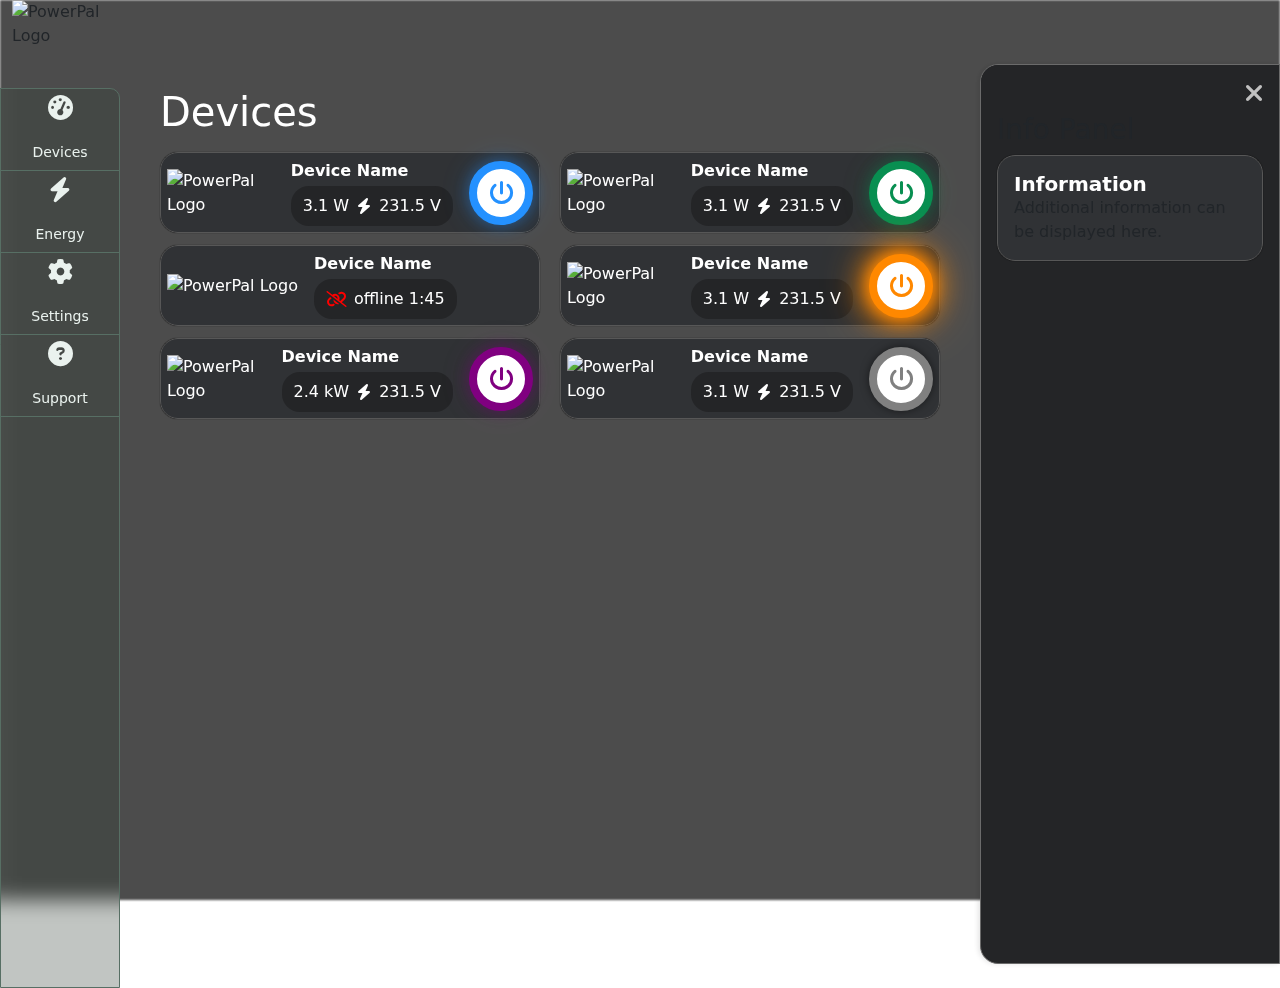
==== indexV2.html @ 299d21f6 "init no scroll su mobile" ====
<!DOCTYPE html>
<html lang="en">

<head>
    <meta charset="UTF-8">
    <meta name="viewport" content="width=device-width, initial-scale=1.0">
    <title>Bootstrap Layout</title>
    <!-- Bootstrap 5.3 CSS -->
    <link rel="stylesheet" href="https://cdnjs.cloudflare.com/ajax/libs/font-awesome/6.4.2/css/all.min.css">
    <link href="https://cdn.jsdelivr.net/npm/bootstrap@5.3.0/dist/css/bootstrap.min.css" rel="stylesheet">

    <script src="https://code.jquery.com/jquery-3.7.1.min.js"
        integrity="sha256-/JqT3SQfawRcv/BIHPThkBvs0OEvtFFmqPF/lYI/Cxo=" crossorigin="anonymous"></script>

    <style>
        :root {
            /* Configure panel widths here */
            --panel-width-desktop: 300px;
            /* Panel width on desktop */
            --panel-overlay-percentage: 100%;
            /* How much panel covers on mobile (in %) */
            --panel-animation-speed: 0.3s;
            /* Panel slide animation speed */

            --color-primary: #088f51;
            --color-green-light: #576f64;
            --color-green-faint: #eaf2ee;
            --color-3: #088f51;
            --radius-small: 8px;
            --background-image-overlay: rgba(0, 0, 0, .7);
            --background-image-overlay-blur: rgba(51, 62, 54, 0.3);


        }

        .background-image {
            position: fixed;
            top: 0;
            left: 0;
            width: 100%;
            height: 100%;
            background-image: url("https://ds.seisho.us/img/wind-turbine-in-sea.jpg");
            background-size: cover;
            background-position: center;
            background-repeat: no-repeat;
            z-index: -1;
            filter: blur(1px);

            &::after {
                content: "";
                position: absolute;
                top: 0;
                left: 0;
                width: 100%;
                height: 100%;
                background-color: var(--background-image-overlay);
            }
        }

        #right-panel {
            background-color: #242527;
            border-style: solid;
            border-color: rgb(107, 107, 107);
            border-width: 1px;
        }

        /* Custom styles */
        @media (min-width: 1024px) {
            /* ... other desktop styles ... */

            /* Use grid layout for desktop */
            .container-fluid>.row {
                display: grid;
                grid-template-columns: 120px 1fr var(--panel-width-desktop);
                gap: 1rem;
            }

            #sidebar {
                height: 100vh;
                position: sticky;
                top: 0;
                grid-column: 1;
            }

            main {
                grid-column: 2;
                padding-right: 1rem !important;
                /* Reset any previous padding */
            }

            #right-panel {
                height: 100vh;
                position: sticky;
                top: 0;
                grid-column: 3;
                width: var(--panel-width-desktop);
                min-width: var(--panel-width-desktop);
                box-shadow: -2px 0 5px rgba(0, 0, 0, 0.1);
                transform: none;
                transition: none;
                border-top-left-radius: 18px;
                border-bottom-left-radius: 18px;
            }

            #bottom-nav {
                display: none;
                /* Hide bottom nav in desktop mode */
            }
        }


        @media (max-width: 1023.98px) {
            #sidebar {
                display: none;
            }

            #bottom-nav {
                position: fixed;
                bottom: 0;
                width: 100%;
                z-index: 900;
                display: block;
                /* Ensure it's visible in mobile mode */
            }

            #bottom-nav .nav-container {
                border-top-right-radius: 10px;
                border-top-left-radius: 10px;
                width: 100%;
                padding: 0;
            }

            #bottom-nav .nav-link {
                height: 60px;
                color: var(--color-green-faint) !important;
                font-size: 14px;
                border-left: 0.7px solid var(--color-green-light);
                display: flex;
                flex-direction: column;
                justify-content: center;
                align-items: center;
                text-align: center;
                padding: 8px 0;
            }

            /* Chrome-only style */
            @supports (-webkit-font-smoothing: antialiased) {
                #bottom-nav .nav-link {
                    padding: 10px 0 2px 0; /* Even more top padding for Chrome */
                    line-height: 0.6;
                }
            }

            #bottom-nav .nav-link i {
                line-height: 1;
            }

            #bottom-nav .nav-link:first-child {
                border-left: none;
            }

            body {
                padding-bottom: 60px;
                /* Space for bottom nav */
            }

            #right-panel {
                position: fixed;
                top: 0;
                right: 0;
                margin-top: 30px;
                ;
                bottom: 60px;
                /* Account for bottom nav */
                max-width: (var(--panel-width-desktop));
                width: var(--panel-width-desktop);
                transform: translateX(100%);
                transition: transform var(--panel-animation-speed) ease-in-out;
                z-index: 999;
                border-top-left-radius: 18px;
                border-bottom-left-radius: 18px;
            }

            #right-panel.show {
                transform: translateX(0);
            }

            .cards-grid {
                grid-template-columns: 1fr;
            }

            /* Make main content area scrollable */
            main {
                height: calc(100vh - 100px); /* Adjust based on your header/nav heights */
                overflow-y: auto;
                padding-bottom: 80px;
                /* Hide scrollbar for Chrome, Safari and Opera */
                &::-webkit-scrollbar {
                    display: none;
                }
                /* Hide scrollbar for IE, Edge and Firefox */
                -ms-overflow-style: none;
                scrollbar-width: none;
            }

            .logo-container {
                position: fixed;
                top: 0;
                left: 0;
                width: 100%;
                z-index: 900;
                padding: 1rem;
                background-color: var(--background-image-overlay-blur);
                -webkit-backdrop-filter: blur(10px);
                backdrop-filter: blur(10px);
            }

            /* Adjust main content position to account for fixed header */
            main {
                margin-top: 70px; /* Adjust based on your header height */
            }
        }

        #sidebar {
            border-top-right-radius: 10px;
            border: 0.7px solid var(--color-green-light);
            background-color: var(--background-image-overlay-blur);
            -webkit-backdrop-filter: blur(10px);
            backdrop-filter: blur(10px);
            margin-top: 1.5rem;
        }

        .nav-container a:first-child {
            border-top-right-radius: 10px;
        }

        .nav-container a {

            height: 82px;
            color: var(--color-green-faint) !important;
            font-size: 14px;
            cursor: pointer;
            border-bottom: 0.7px solid var(--color-green-light);
            border-left: 0px;
            display: flex;
            flex-direction: column;
            justify-content: center;
            align-items: center;
            text-align: center;
        }

        /* Card container styles */
        .cards-grid {
            display: grid;
            grid-template-columns: repeat(auto-fit, minmax(350px, 1fr));
            gap: 0.75rem;
        }



        .card-container {
            width: 100%;
            max-width: 450px;
            margin: 0 auto;
        }

        /* Update card hover effect for new structure */
        .card {
            cursor: pointer;
            transition: transform 0.2s;
            background-color: #303235;
            /* Dark grey background */
            border-radius: 18px;

            border: solid;
            border-width: 0.7px;
            box-shadow: 0px 0px 1px black;
            border-color: #575757;
        }

        .card-body2 {
            flex: 1 1 auto;
            padding: 6px;
            color: white;
            /* White text for all content */
        }

        .metric {
            background-color: #242527;
            padding: 8px 12px;
            border-radius: 18px;
            display: inline-flex;
            align-items: center;
            gap: 8px;
            width: fit-content;
            white-space: nowrap;
            font-size: 16px;
            margin-top: -5px;
        }

        /* Ensure device name is white */
        .card-title {
            color: white;
            margin-bottom: 0;
            font-weight: 600;
        }

        /* Optional: adjust icon colors in metric to be more visible */
        .metric i.fa-bolt {
            color: #ffffff;
        }

        .card:hover {
            transform: scale(1.02);
        }

        /* Close button for panel */
        .panel-close {
            position: absolute;
            top: 10px;
            right: 10px;
            cursor: pointer;
            padding: 5px;
        }

        /* Optional: Add backdrop when panel is shown on mobile */
        .panel-backdrop {
            display: none;
            position: fixed;
            top: 0;
            left: 0;
            right: 0;
            bottom: 0;
            background: rgba(0, 0, 0, 0.5);
            z-index: 998;
            opacity: 0;
            transition: opacity var(--panel-animation-speed) ease-in-out;
        }

        @media (max-width: 767.98px) {
            .panel-backdrop.show {
                display: block;
                opacity: 1;
            }
        }

        .no-gutter {
            --bs-gutter-x: 0 !important;
            margin-left: 0 !important;
            margin-right: 0 !important;
            padding-left: 0 !important;
            padding-right: 0 !important;
        }

        .p12 {
            font-size: 12px;
        }

        .p18 {
            font-size: 18px;
        }

        .p25 {
            font-size: 25px;
        }

        .sectionTitle {
            color: white;
        }

        .green-icon {
            color: #088f51 !important;
        }

        .red-icon {
            color: red;
        }

        .power-button {
            width: 64px;
            height: 64px;
            border-radius: 50%;
            background-color: white;
            border: 8px solid #2491ff;
            display: flex;
            align-items: center;
            justify-content: center;
            cursor: pointer;
            padding: 0;
            box-shadow: 0 0px 8px rgba(0, 0, 0, 0.5);
            transition: box-shadow 0.2s ease-in-out;
        }

        .blue-border {
            border: 8px solid #2491ff;
            box-shadow: 0 0 15px rgba(36, 145, 255, 0.4),
                0 0 30px rgba(36, 145, 255, 0.2);
            /* Double shadow for stronger effect */
        }

        .blue-icon {
            color: #2491ff !important;
        }

        .green-border {
            border: 8px solid #088f51;
            box-shadow: 0 0 15px rgba(8, 143, 81, 0.4),
                0 0 30px rgba(8, 143, 81, 0.2);
            /* Double shadow for stronger effect */
        }

        .orange-border {
            border: 8px solid #ff8800;
            box-shadow: 0 0 15px rgb(255, 136, 0),
                0 0 30px rgb(255, 136, 0),
                0 0 45px rgb(255, 136, 0);
            /* Triple shadow for intense neon effect */
        }


        .orange-icon {
            color: #ff8800 !important;
        }


        .grey-border {
            border: 8px solid #808080;
        }

        .violet-border {
            border: 8px solid #800080;
            box-shadow: 0 0 15px rgba(128, 0, 128, 0.4),
                0 0 30px rgba(128, 0, 128, 0.2);
            /* Double shadow for stronger effect */
        }

        .violet-icon {
            color: #800080 !important;
        }

        .grey-icon {
            color: #808080 !important;
        }

        .power-button i {
            font-size: 24px;
        }

        .device-card {
            display: grid;
            grid-template-columns: auto 1fr auto;
            gap: 1rem;
            align-items: center;
        }

        .device-image img {
            height: 100%;
            width: auto;
            max-height: 60px;
        }

        .device-info {
            display: flex;
            flex-direction: column;
            gap: 0.5rem;
        }

        .right {
            justify-self: end;
        }

        /* Prevent body scrolling */
        body {
            margin: 0;
            padding: 0;
            height: 100vh;
            overflow: hidden;
            position: fixed;
            width: 100%;
        }
    </style>
</head>

<body>
    <div class="background-image"></div>
    <!-- Add backdrop div -->
    <div class="panel-backdrop"></div>

    <div class="container-fluid">
        <div class="row">
            <div class="logo-container">
                <img src="https://ds.seisho.us/svg/powerPal_header.svg" alt="PowerPal Logo" height="40">
            </div>
            <!-- Sidebar for desktop -->
            <div id="sidebar" class="no-gutter nav-container" style="max-width: 120px;">
                <a class="nav-link active" href="#"> <i class="p25 fa-solid fa-tachometer-alt-fast"></i><br>Devices</a>

                <a class="nav-link" href="#"> <i class="p25 fa-solid fa-bolt"></i><br>Energy</a>

                <a class="nav-link" href="#"> <i class="p25 fa-solid fa-gear"></i><br>Settings</a>

                <a class="nav-link" href="#"> <i class="p25 fa-solid fa-circle-question"></i><br>Support</a>
            </div>

            <!-- Main content area -->
            <main class="col p-4">
                <h1 class="sectionTitle mb-4">Devices</h1>
                <div class="row g-2 cards-grid">
                    <div class="col-12 col-md card-container">
                        <div class="card" id="card-1">
                            <div class="card-body2 device-card">
                                <div class="device-image">
                                    <img src="https://ds.seisho.us/img/smartPlug.png" alt="PowerPal Logo">
                                </div>
                                <div class="device-info">
                                    <span class="card-title">Device Name</span>
                                    <div class="metric">
                                        3.1 W <i class="fa-solid fa-bolt"></i> 231.5 V
                                    </div>
                                </div>
                                <div class="right">
                                    <button class="power-button blue-border">
                                        <i class="fa fa-power-off blue-icon"></i>
                                    </button>
                                </div>
                            </div>
                        </div>
                    </div>

                    <div class="col-12 col-md card-container">
                        <div class="card" id="card-2">
                            <div class="card-body2 device-card">
                                <div class="device-image">
                                    <img src="https://ds.seisho.us/img/smartPlug.png" alt="PowerPal Logo">
                                </div>
                                <div class="device-info">
                                    <span class="card-title">Device Name</span>
                                    <div class="metric">
                                        3.1 W <i class="fa-solid fa-bolt"></i> 231.5 V
                                    </div>
                                </div>
                                <div class="right">
                                    <button class="power-button green-border">
                                        <i class="fa fa-power-off green-icon"></i>
                                    </button>
                                </div>
                            </div>
                        </div>
                    </div>
                    <div class="col-12 col-md card-container">
                        <div class="card" id="card-3">
                            <div class="card-body2 device-card">
                                <div class="device-image">
                                    <img src="https://ds.seisho.us/img/smartPlug.png" alt="PowerPal Logo">
                                </div>
                                <div class="device-info">
                                    <span class="card-title">Device Name</span>
                                    <div class="metric">
                                        <i class="fa-solid fa-link-slash red-icon"></i> offline 1:45
                                    </div>
                                </div>
                            </div>
                        </div>
                    </div>

                    <div class="col-12 col-md card-container">
                        <div class="card" id="card-6">
                            <div class="card-body2 device-card">
                                <div class="device-image">
                                    <img src="https://ds.seisho.us/img/smartPlug.png" alt="PowerPal Logo">
                                </div>
                                <div class="device-info">
                                    <span class="card-title">Device Name</span>
                                    <div class="metric">
                                        3.1 W <i class="fa-solid fa-bolt"></i> 231.5 V
                                    </div>
                                </div>
                                <div class="right">
                                    <button class="power-button orange-border">
                                        <i class="fa fa-power-off orange-icon"></i>
                                    </button>
                                </div>
                            </div>
                        </div>
                    </div>


                    <div class="col-12 col-md card-container">
                        <div class="card" id="card-5">
                            <div class="card-body2 device-card">
                                <div class="device-image">
                                    <img src="https://ds.seisho.us/img/smartPlug.png" alt="PowerPal Logo">
                                </div>
                                <div class="device-info">
                                    <span class="card-title">Device Name</span>
                                    <div class="metric">
                                        2.4 kW <i class="fa-solid fa-bolt"></i> 231.5 V
                                    </div>
                                </div>
                                <div class="right">
                                    <button class="power-button violet-border">
                                        <i class="fa fa-power-off violet-icon"></i>
                                    </button>
                                </div>
                            </div>
                        </div>
                    </div>

                    <div class="col-12 col-md card-container">
                        <div class="card" id="card-4">
                            <div class="card-body2 device-card">
                                <div class="device-image">
                                    <img src="https://ds.seisho.us/img/smartPlug.png" alt="PowerPal Logo">
                                </div>
                                <div class="device-info">
                                    <span class="card-title">Device Name</span>
                                    <div class="metric">
                                        3.1 W <i class="fa-solid fa-bolt"></i> 231.5 V
                                    </div>
                                </div>
                                <div class="right">
                                    <button class="power-button grey-border">
                                        <i class="fa fa-power-off grey-icon"></i>
                                    </button>
                                </div>
                            </div>
                        </div>
                    </div>


                </div>
                <!-- Add your main content here -->
            </main>

            <!-- Right info panel -->
            <div id="right-panel" class="col-md-3 col-lg-2 p-0">
                <div style="height: 32px; background-color: #242527; position: relative; border-top-left-radius: 18px;">
                    <button type="button" class="panel-close" aria-label="Close"
                        style="font-size: 26px; position: absolute; right: 10px; top: 5px; background: none; border: none; color: silver;">
                        <i class="fa-solid fa-times"></i>
                    </button>
                </div>
                <div class="p-3">
                    <h3>Info Panel</h3>
                    <div class="card mb-3">
                        <div class="card-body">
                            <h5 class="card-title">Information</h5>
                            <p class="card-text">Additional information can be displayed here.</p>
                        </div>
                    </div>
                </div>
            </div>
        </div>
    </div>

    <!-- Bottom navigation for mobile -->
    <nav id="bottom-nav" class="navbar navbar-expand navbar-light" style="margin-bottom: 0; padding-bottom: 0; position: fixed; bottom: 0; left: 50%; transform: translateX(-50%); width: 95%;">
        <div class="container-fluid justify-content-around nav-container" style="background-color: var(--background-image-overlay-blur); -webkit-backdrop-filter: blur(10px); backdrop-filter: blur(10px); border: 0.7px solid var(--color-green-light); margin-bottom: 0; border-top-right-radius: 10px; border-top-left-radius: 10px;">
            <a class="nav-link active" style="width: 25%;"><i class="p25 fa-solid fa-tachometer-alt-fast"></i><br>Devices</a>
            <a class="nav-link" style="width: 25%;"><i class="p25 fa-solid fa-bolt"></i><br>Energy</a>
            <a class="nav-link" style="width: 25%;"><i class="p25 fa-solid fa-gear"></i><br>Settings</a>
            <a class="nav-link" style="width: 25%;"><i class="p25 fa-solid fa-circle-question"></i><br>Support</a>
        </div>
    </nav>

    <!-- Bootstrap Icons -->
    <link rel="stylesheet" href="https://cdn.jsdelivr.net/npm/bootstrap-icons@1.10.0/font/bootstrap-icons.css">
    <!-- Bootstrap 5.3 JS Bundle with Popper -->
    <script src="https://cdn.jsdelivr.net/npm/bootstrap@5.3.0/dist/js/bootstrap.bundle.min.js"></script>

    <script>
        document.addEventListener('DOMContentLoaded', function () {
            const card = document.getElementById('card-1');
            const rightPanel = document.getElementById('right-panel');
            const mainContent = document.querySelector('main');
            const closeButton = document.querySelector('.panel-close');

            function togglePanel() {
                rightPanel.classList.toggle('show');
                if (window.innerWidth >= 768) {
                    mainContent.classList.toggle('panel-visible');
                }
            }

            card.addEventListener('click', togglePanel);
            closeButton.addEventListener('click', togglePanel);

            // Close panel when clicking outside (optional)
            document.addEventListener('click', function (event) {
                const isClickInside = rightPanel.contains(event.target) || card.contains(event.target);
                if (!isClickInside && rightPanel.classList.contains('show')) {
                    togglePanel();
                }
            });

            // Add power button functionality
            const powerButtons = document.querySelectorAll('.power-button');

            powerButtons.forEach(button => {
                button.addEventListener('click', function (e) {
                    e.stopPropagation(); // Prevent card click event

                    const icon = button.querySelector('i');

                    if (button.classList.contains('green-border')) {
                        // Change from green to grey
                        button.classList.remove('green-border');
                        button.classList.add('grey-border');
                        icon.classList.remove('green-icon');
                        icon.classList.add('grey-icon');
                    } else if (button.classList.contains('blue-border')) {
                        button.classList.remove('blue-border');
                        button.classList.add('grey-border');
                        icon.classList.remove('blue-icon');
                        icon.classList.add('grey-icon');
                    } else if (button.classList.contains('violet-border')) {
                        button.classList.remove('violet-border');
                        button.classList.add('grey-border');
                        icon.classList.remove('violet-icon');
                        icon.classList.add('grey-icon');
                    } else if (button.classList.contains('grey-border')) {
                        button.classList.remove('grey-border');
                        icon.classList.remove('grey-icon');
                        button.classList.add('blue-border');
                        icon.classList.add('blue-icon');
                    } else {
                        button.classList.add('grey-border');
                        icon.classList.add('grey-icon');
                    }
                });
            });
        });
    </script>
</body>

</html>
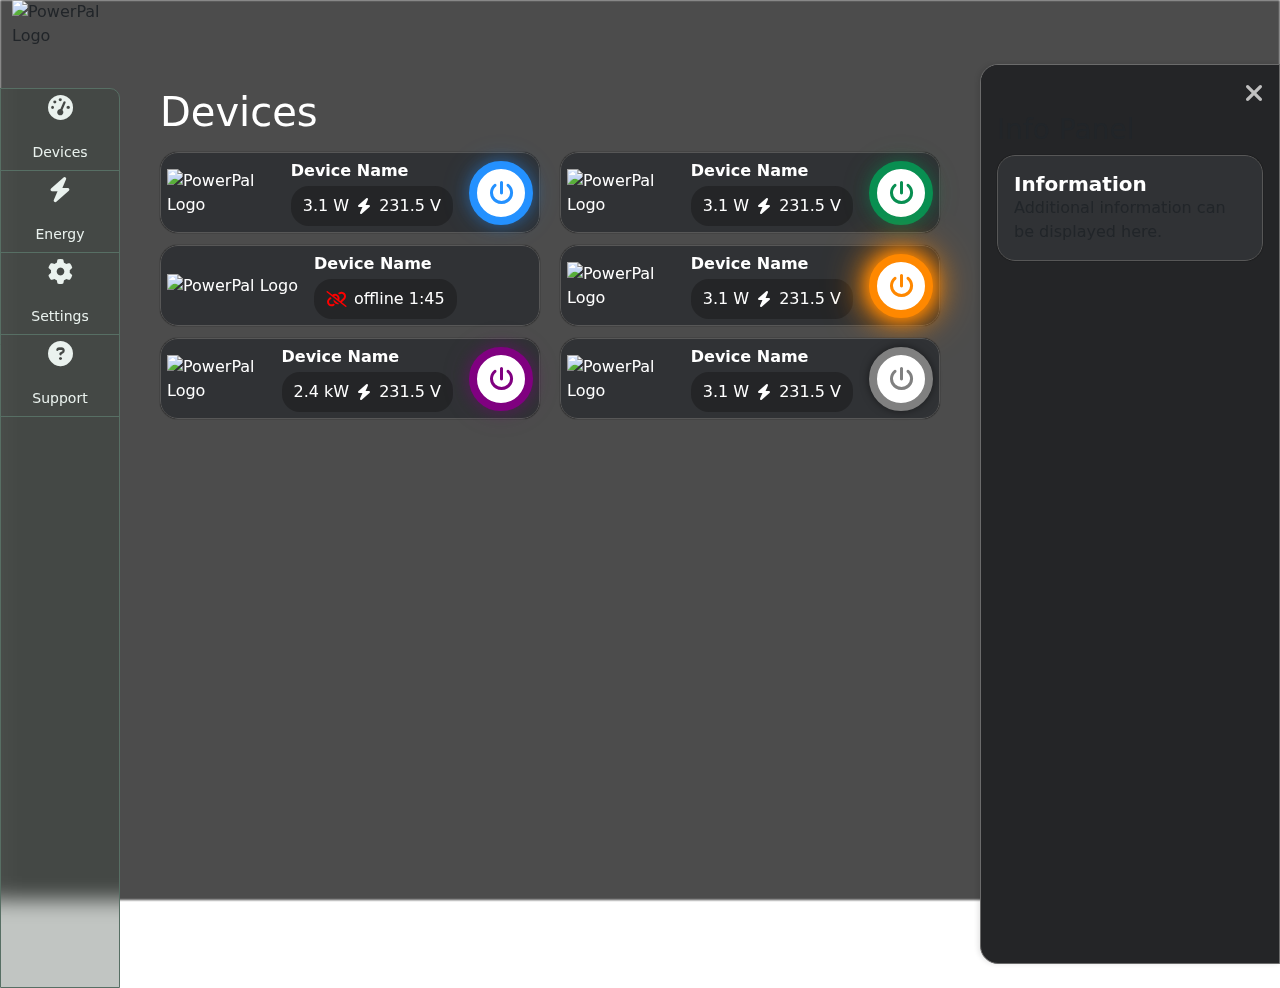
==== commit 425340ca: "fix bottom  mobile" ====
--- a/indexV2.html
+++ b/indexV2.html
@@ -110,6 +110,17 @@
 
 
         @media (max-width: 1023.98px) {
+            /* Fix viewport height issues on mobile Chrome */
+            body {
+                margin: 0;
+                padding: 0;
+                height: 100%;
+                min-height: -webkit-fill-available;
+                overflow: hidden;
+                position: fixed;
+                width: 100%;
+            }
+
             #sidebar {
                 display: none;
             }
@@ -117,10 +128,16 @@
             #bottom-nav {
                 position: fixed;
                 bottom: 0;
-                width: 100%;
+                left: 50%;
+                transform: translateX(-50%);
+                width: 95%;
                 z-index: 900;
                 display: block;
-                /* Ensure it's visible in mobile mode */
+                margin: 0;
+                padding: 0;
+                /* Add these properties to ensure it stays at bottom */
+                height: max-content;
+                min-height: max-content;
             }
 
             #bottom-nav .nav-container {
@@ -159,9 +176,12 @@
                 border-left: none;
             }
 
-            body {
-                padding-bottom: 60px;
-                /* Space for bottom nav */
+            main {
+                height: calc(100vh - 100px);
+                /* Add fallback for mobile Chrome */
+                height: calc(100dvh - 100px);
+                overflow-y: auto;
+                padding-bottom: 80px;
             }
 
             #right-panel {
@@ -188,37 +208,6 @@
             .cards-grid {
                 grid-template-columns: 1fr;
             }
-
-            /* Make main content area scrollable */
-            main {
-                height: calc(100vh - 100px); /* Adjust based on your header/nav heights */
-                overflow-y: auto;
-                padding-bottom: 80px;
-                /* Hide scrollbar for Chrome, Safari and Opera */
-                &::-webkit-scrollbar {
-                    display: none;
-                }
-                /* Hide scrollbar for IE, Edge and Firefox */
-                -ms-overflow-style: none;
-                scrollbar-width: none;
-            }
-
-            .logo-container {
-                position: fixed;
-                top: 0;
-                left: 0;
-                width: 100%;
-                z-index: 900;
-                padding: 1rem;
-                background-color: var(--background-image-overlay-blur);
-                -webkit-backdrop-filter: blur(10px);
-                backdrop-filter: blur(10px);
-            }
-
-            /* Adjust main content position to account for fixed header */
-            main {
-                margin-top: 70px; /* Adjust based on your header height */
-            }
         }
 
         #sidebar {
@@ -467,16 +456,6 @@
 
         .right {
             justify-self: end;
-        }
-
-        /* Prevent body scrolling */
-        body {
-            margin: 0;
-            padding: 0;
-            height: 100vh;
-            overflow: hidden;
-            position: fixed;
-            width: 100%;
         }
     </style>
 </head>
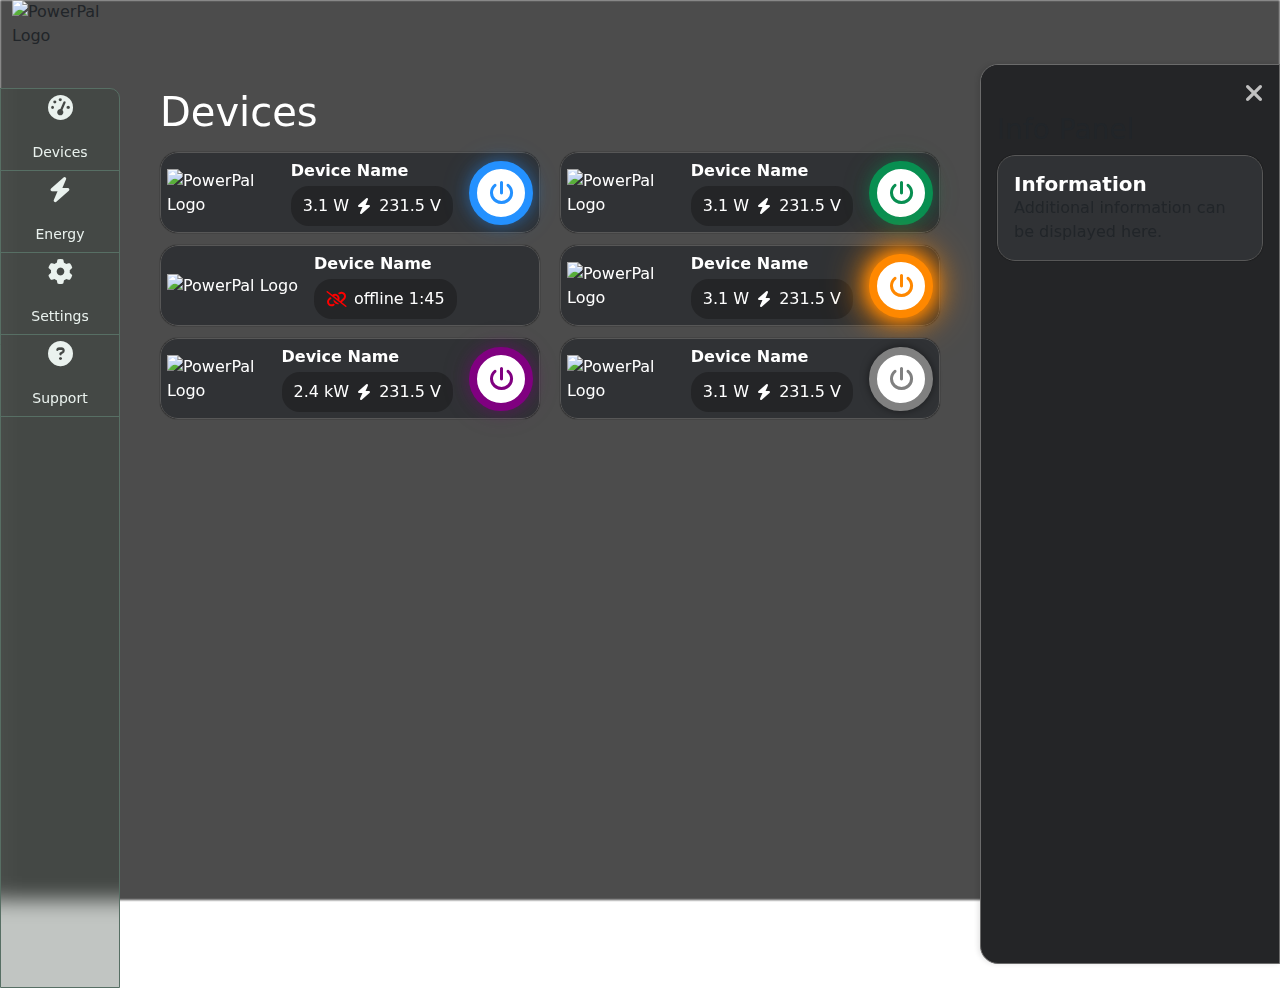
==== commit b1047ccf: "no scroll on mobile" ====
--- a/indexV2.html
+++ b/indexV2.html
@@ -108,17 +108,39 @@
             }
         }
 
+        /* Add/modify these styles */
+        html, body {
+            margin: 0;
+            padding: 0;
+            width: 100%;
+            overflow-x: hidden;
+            position: fixed;
+        }
 
         @media (max-width: 1023.98px) {
-            /* Fix viewport height issues on mobile Chrome */
-            body {
+            .container-fluid {
+                padding: 0;
+                max-width: 100%;
+                overflow-x: hidden;
+            }
+
+            main {
+                overflow-x: hidden;
+                width: 100%;
+                padding-left: 1rem;
+                padding-right: 1rem;
+            }
+
+            .cards-grid {
+                width: 100%;
                 margin: 0;
                 padding: 0;
-                height: 100%;
-                min-height: -webkit-fill-available;
-                overflow: hidden;
-                position: fixed;
+            }
+
+            .card-container {
                 width: 100%;
+                max-width: 100%;
+                padding: 0;
             }
 
             #sidebar {
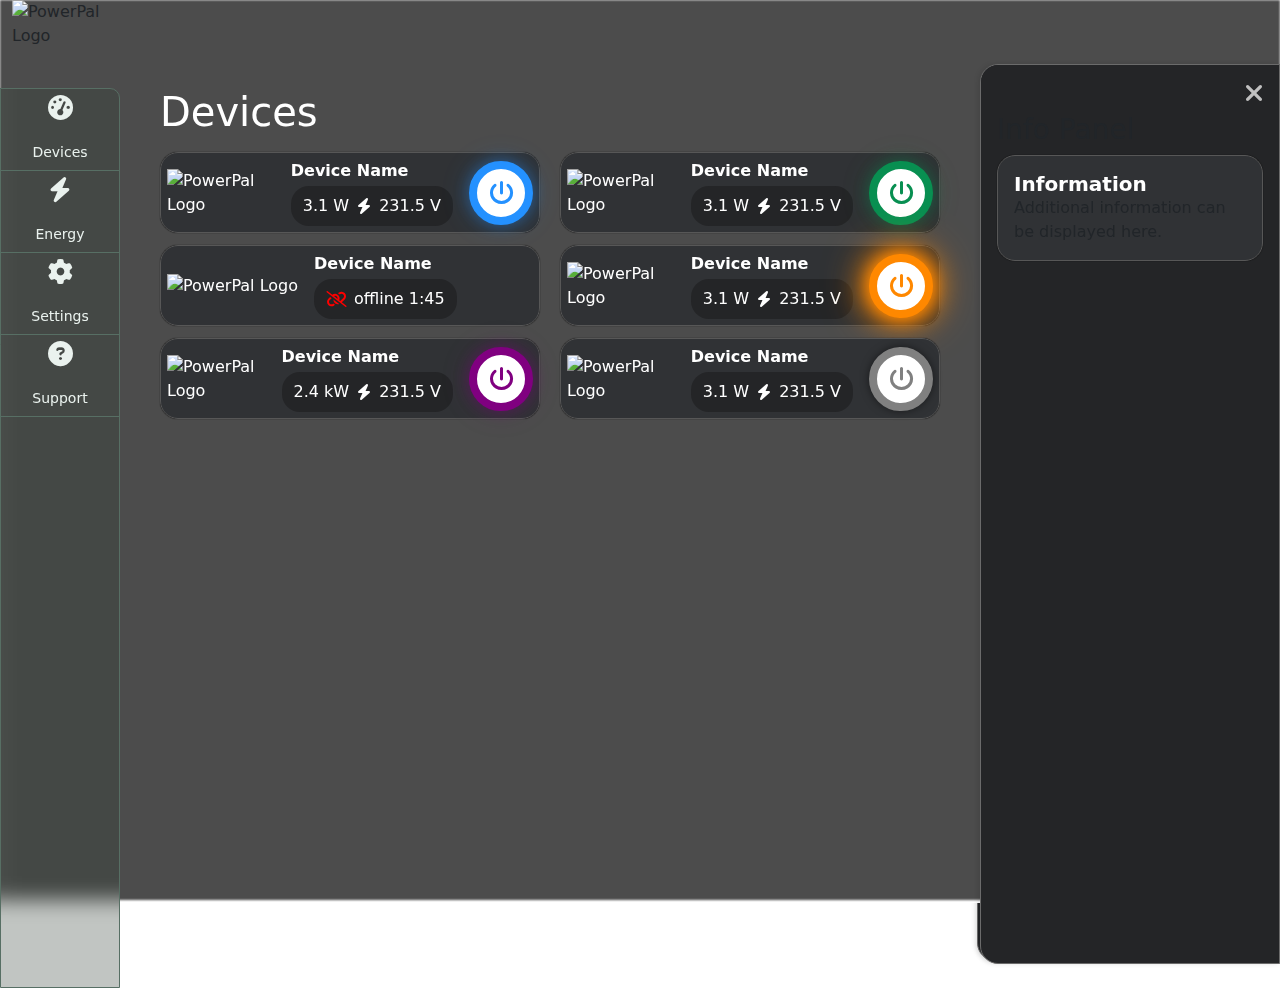
==== commit bbc8c612: "centrato" ====
--- a/indexV2.html
+++ b/indexV2.html
@@ -118,29 +118,46 @@
         }
 
         @media (max-width: 1023.98px) {
-            .container-fluid {
-                padding: 0;
-                max-width: 100%;
-                overflow-x: hidden;
-            }
-
+            /* Mobile styles */
+            .cards-grid {
+                display: flex !important; /* Override any other display settings */
+                flex-direction: column !important;
+                align-items: center !important;
+                width: 100% !important;
+                margin: 0 !important;
+                padding: 0 !important;
+            }
+
+            .card-container {
+                width: 97% !important;
+                max-width: 436px !important;
+                margin: 0.375rem auto !important; /* Use auto for horizontal margins */
+                padding: 0 !important;
+                display: flex !important;
+                justify-content: center !important;
+            }
+
+            .card {
+                width: 100% !important;
+                transform: scale(0.97);
+                transform-origin: center;
+            }
+
+            /* Remove any Bootstrap column classes that might interfere */
+            .col-12, .col-md {
+                padding: 0 !important;
+                margin: 0 !important;
+                width: 100% !important;
+            }
+
+            /* Reset main padding */
             main {
-                overflow-x: hidden;
-                width: 100%;
-                padding-left: 1rem;
-                padding-right: 1rem;
-            }
-
-            .cards-grid {
-                width: 100%;
-                margin: 0;
-                padding: 0;
-            }
-
-            .card-container {
-                width: 100%;
-                max-width: 100%;
-                padding: 0;
+                padding: 0 !important;
+            }
+
+            /* Add padding only to title */
+            .sectionTitle {
+                padding: 1rem !important;
             }
 
             #sidebar {
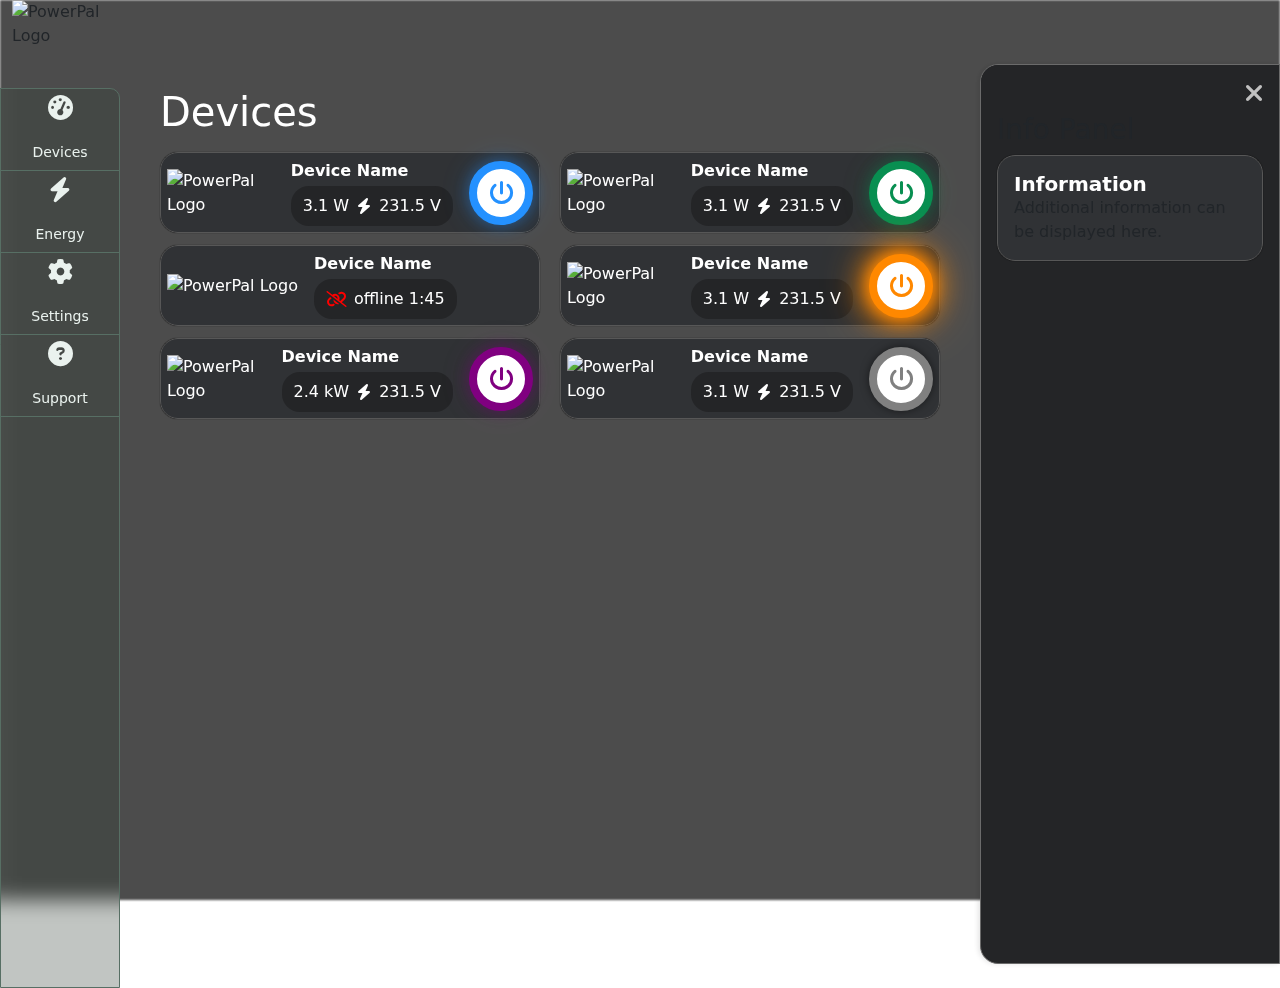
==== commit 44157bab: "tweak" ====
--- a/indexV2.html
+++ b/indexV2.html
@@ -108,58 +108,8 @@
             }
         }
 
-        /* Add/modify these styles */
-        html, body {
-            margin: 0;
-            padding: 0;
-            width: 100%;
-            overflow-x: hidden;
-            position: fixed;
-        }
 
         @media (max-width: 1023.98px) {
-            /* Mobile styles */
-            .cards-grid {
-                display: flex !important; /* Override any other display settings */
-                flex-direction: column !important;
-                align-items: center !important;
-                width: 100% !important;
-                margin: 0 !important;
-                padding: 0 !important;
-            }
-
-            .card-container {
-                width: 97% !important;
-                max-width: 436px !important;
-                margin: 0.375rem auto !important; /* Use auto for horizontal margins */
-                padding: 0 !important;
-                display: flex !important;
-                justify-content: center !important;
-            }
-
-            .card {
-                width: 100% !important;
-                transform: scale(0.97);
-                transform-origin: center;
-            }
-
-            /* Remove any Bootstrap column classes that might interfere */
-            .col-12, .col-md {
-                padding: 0 !important;
-                margin: 0 !important;
-                width: 100% !important;
-            }
-
-            /* Reset main padding */
-            main {
-                padding: 0 !important;
-            }
-
-            /* Add padding only to title */
-            .sectionTitle {
-                padding: 1rem !important;
-            }
-
             #sidebar {
                 display: none;
             }
@@ -167,16 +117,10 @@
             #bottom-nav {
                 position: fixed;
                 bottom: 0;
-                left: 50%;
-                transform: translateX(-50%);
-                width: 95%;
+                width: 100%;
                 z-index: 900;
                 display: block;
-                margin: 0;
-                padding: 0;
-                /* Add these properties to ensure it stays at bottom */
-                height: max-content;
-                min-height: max-content;
+                /* Ensure it's visible in mobile mode */
             }
 
             #bottom-nav .nav-container {
@@ -215,12 +159,9 @@
                 border-left: none;
             }
 
-            main {
-                height: calc(100vh - 100px);
-                /* Add fallback for mobile Chrome */
-                height: calc(100dvh - 100px);
-                overflow-y: auto;
-                padding-bottom: 80px;
+            body {
+                padding-bottom: 60px;
+                /* Space for bottom nav */
             }
 
             #right-panel {
@@ -247,6 +188,37 @@
             .cards-grid {
                 grid-template-columns: 1fr;
             }
+
+            /* Make main content area scrollable */
+            main {
+                height: calc(100vh - 100px); /* Adjust based on your header/nav heights */
+                overflow-y: auto;
+                padding-bottom: 80px;
+                /* Hide scrollbar for Chrome, Safari and Opera */
+                &::-webkit-scrollbar {
+                    display: none;
+                }
+                /* Hide scrollbar for IE, Edge and Firefox */
+                -ms-overflow-style: none;
+                scrollbar-width: none;
+            }
+
+            .logo-container {
+                position: fixed;
+                top: 0;
+                left: 0;
+                width: 100%;
+                z-index: 900;
+                padding: 1rem;
+                background-color: var(--background-image-overlay-blur);
+                -webkit-backdrop-filter: blur(10px);
+                backdrop-filter: blur(10px);
+            }
+
+            /* Adjust main content position to account for fixed header */
+            main {
+                margin-top: 70px; /* Adjust based on your header height */
+            }
         }
 
         #sidebar {
@@ -496,6 +468,16 @@
         .right {
             justify-self: end;
         }
+
+        /* Prevent body scrolling */
+        body {
+            margin: 0;
+            padding: 0;
+            height: 100vh;
+            overflow: hidden;
+            position: fixed;
+            width: 100%;
+        }
     </style>
 </head>
 
@@ -525,8 +507,8 @@
                 <h1 class="sectionTitle mb-4">Devices</h1>
                 <div class="row g-2 cards-grid">
                     <div class="col-12 col-md card-container">
-                        <div class="card" id="card-1">
-                            <div class="card-body2 device-card">
+                        <div class="card">
+                            <div class="card-body2 device-card" device="AC1518D6640C" channel="33">
                                 <div class="device-image">
                                     <img src="https://ds.seisho.us/img/smartPlug.png" alt="PowerPal Logo">
                                 </div>
@@ -537,7 +519,7 @@
                                     </div>
                                 </div>
                                 <div class="right">
-                                    <button class="power-button blue-border">
+                                    <button class="power-button blue-border" device="AC1518D6640C" channel="33">
                                         <i class="fa fa-power-off blue-icon"></i>
                                     </button>
                                 </div>
@@ -546,8 +528,8 @@
                     </div>
 
                     <div class="col-12 col-md card-container">
-                        <div class="card" id="card-2">
-                            <div class="card-body2 device-card">
+                        <div class="card">
+                            <div class="card-body2 device-card" device="AC1518D6640C" channel="25" >
                                 <div class="device-image">
                                     <img src="https://ds.seisho.us/img/smartPlug.png" alt="PowerPal Logo">
                                 </div>
@@ -558,7 +540,7 @@
                                     </div>
                                 </div>
                                 <div class="right">
-                                    <button class="power-button green-border">
+                                    <button class="power-button green-border" device="AC1518D6640C" channel="25">
                                         <i class="fa fa-power-off green-icon"></i>
                                     </button>
                                 </div>
@@ -566,8 +548,8 @@
                         </div>
                     </div>
                     <div class="col-12 col-md card-container">
-                        <div class="card" id="card-3">
-                            <div class="card-body2 device-card">
+                        <div class="card">
+                            <div class="card-body2 device-card" device="AC1518D6640C" channel="00">
                                 <div class="device-image">
                                     <img src="https://ds.seisho.us/img/smartPlug.png" alt="PowerPal Logo">
                                 </div>
@@ -582,8 +564,8 @@
                     </div>
 
                     <div class="col-12 col-md card-container">
-                        <div class="card" id="card-6">
-                            <div class="card-body2 device-card">
+                        <div class="card">
+                            <div class="card-body2 device-card" device="AC1518D6640C" channel="26">
                                 <div class="device-image">
                                     <img src="https://ds.seisho.us/img/smartPlug.png" alt="PowerPal Logo">
                                 </div>
@@ -594,7 +576,7 @@
                                     </div>
                                 </div>
                                 <div class="right">
-                                    <button class="power-button orange-border">
+                                    <button class="power-button orange-border" device="AC1518D6640C" channel="26">
                                         <i class="fa fa-power-off orange-icon"></i>
                                     </button>
                                 </div>
@@ -604,7 +586,7 @@
 
 
                     <div class="col-12 col-md card-container">
-                        <div class="card" id="card-5">
+                        <div class="card" id="device-5">
                             <div class="card-body2 device-card">
                                 <div class="device-image">
                                     <img src="https://ds.seisho.us/img/smartPlug.png" alt="PowerPal Logo">
@@ -625,7 +607,7 @@
                     </div>
 
                     <div class="col-12 col-md card-container">
-                        <div class="card" id="card-4">
+                        <div class="card" id="device-4">
                             <div class="card-body2 device-card">
                                 <div class="device-image">
                                     <img src="https://ds.seisho.us/img/smartPlug.png" alt="PowerPal Logo">
@@ -688,20 +670,96 @@
 
     <script>
         document.addEventListener('DOMContentLoaded', function () {
-            const card = document.getElementById('card-1');
+            
             const rightPanel = document.getElementById('right-panel');
             const mainContent = document.querySelector('main');
             const closeButton = document.querySelector('.panel-close');
-
-            function togglePanel() {
+            closeButton.addEventListener('click', togglePanel);
+
+            function togglePanel(deviceId, channel) {
                 rightPanel.classList.toggle('show');
                 if (window.innerWidth >= 768) {
                     mainContent.classList.toggle('panel-visible');
                 }
-            }
-
-            card.addEventListener('click', togglePanel);
-            closeButton.addEventListener('click', togglePanel);
+                updateRightPanelInfo(deviceId, channel);
+            }
+
+            function updateRightPanelInfo(deviceId, channel) {
+                // Check if deviceId and channel are provided
+                if (deviceId && channel) {
+                    // Make an AJAX GET request to fetch device information
+                    fetch(`//127.0.0.1/ui/info.php?deviceId=${deviceId}&channel=${channel}&info=1`)
+                        .then(response => {
+                            if (!response.ok) {
+                                throw new Error('Network response was not ok');
+                            }
+                            return response.json();
+                        })
+                        .then(data => {
+                            console.log('Device info received:', data);
+                            // Here you can update the right panel with the received data
+                            // For example, update device name, status, and other information
+                        })
+                        .catch(error => {
+                            console.error('Error fetching device info:', error);
+                        });
+                } else {
+                    console.log('No device ID or channel provided for info panel');
+                }
+            }
+            // Get all device cards
+            const deviceCards = document.querySelectorAll('.device-card');
+            
+            // Add click event listener to each device card
+            deviceCards.forEach(card => {
+                card.addEventListener('click', function() {
+                    // Get the parent card element to access device and channel attributes
+                    const parentCard = this.closest('.card');
+                    const deviceId = parentCard.getAttribute('device');
+                    const channel = parentCard.getAttribute('channel');
+                    
+                    // Log the device info when clicked
+                    console.log('Device card clicked:', deviceId, channel);
+                    
+                    // Toggle the panel
+                    togglePanel(deviceId, channel);
+                    
+                    // You can use deviceId and channel to update the right panel content if needed
+                    // For example: updateRightPanelInfo(deviceId, channel);
+                });
+            });
+            
+            function turnOnOff(deviceId, channel, state) {
+                // Check if deviceId and channel are provided
+                if (!deviceId || !channel) {
+                    console.error('Device ID or channel missing for power control');
+                    return;
+                }
+                
+                // Make an AJAX request to control the device
+                fetch(`//127.0.0.1/ui/update.php?deviceId=${deviceId}&channel=${channel}&state=${state}`)
+                    .then(response => {
+                        if (!response.ok) {
+                            throw new Error('Network response was not ok');
+                        }
+                        return response.json();
+                    })
+                    .then(data => {
+                        console.log(`Device ${deviceId} channel ${channel} turned ${state}:`, data);
+                        // You can add additional handling for the response here if needed
+                    })
+                    .catch(error => {
+                        console.error(`Error turning ${state} device:`, error);
+                    });
+            }
+            function turnOn(deviceId, channel) {
+                turnOnOff(deviceId, channel, 'on');
+            }
+            
+            function turnOff(deviceId, channel) {
+                turnOnOff(deviceId, channel, 'off');
+            }
+            
 
             // Close panel when clicking outside (optional)
             document.addEventListener('click', function (event) {
@@ -719,6 +777,9 @@
                     e.stopPropagation(); // Prevent card click event
 
                     const icon = button.querySelector('i');
+                    const deviceId = button.getAttribute('device');
+                    const channel = button.getAttribute('channel'); 
+                    console.log('Power button clicked:', deviceId, channel);
 
                     if (button.classList.contains('green-border')) {
                         // Change from green to grey
@@ -726,24 +787,33 @@
                         button.classList.add('grey-border');
                         icon.classList.remove('green-icon');
                         icon.classList.add('grey-icon');
+                        turnOff(deviceId, channel);
                     } else if (button.classList.contains('blue-border')) {
                         button.classList.remove('blue-border');
                         button.classList.add('grey-border');
                         icon.classList.remove('blue-icon');
                         icon.classList.add('grey-icon');
+                        turnOff(deviceId, channel);
                     } else if (button.classList.contains('violet-border')) {
                         button.classList.remove('violet-border');
                         button.classList.add('grey-border');
                         icon.classList.remove('violet-icon');
                         icon.classList.add('grey-icon');
+                        turnOff(deviceId, channel);
                     } else if (button.classList.contains('grey-border')) {
                         button.classList.remove('grey-border');
                         icon.classList.remove('grey-icon');
                         button.classList.add('blue-border');
                         icon.classList.add('blue-icon');
+                        turnOn(deviceId, channel);
+                    } else if (button.classList.contains('orange-border')) {
+                        button.classList.remove('orange-border');
+                        button.classList.add('grey-border');
+                        icon.classList.remove('orange-icon');
+                        icon.classList.add('grey-icon');
+                        turnOff(deviceId, channel);
                     } else {
-                        button.classList.add('grey-border');
-                        icon.classList.add('grey-icon');
+                        console.log('Unknown button class:', button.classList);
                     }
                 });
             });
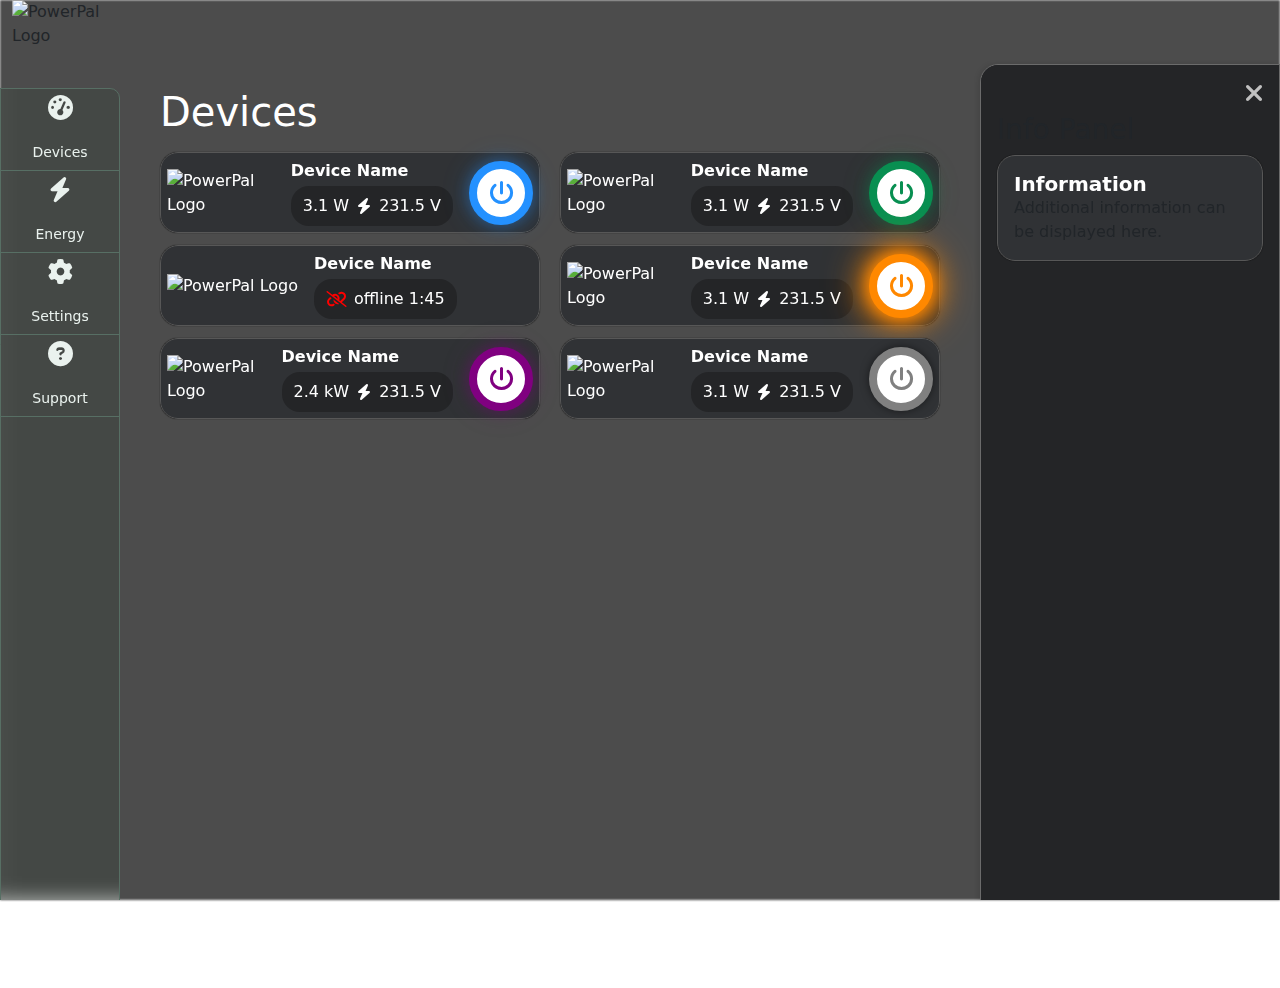
==== commit ca15c771: "Merge branch 'master' of github.com:PowerPalDev/ui into HEAD" ====
--- a/indexV2.html
+++ b/indexV2.html
@@ -108,8 +108,58 @@
             }
         }
 
+        /* Add/modify these styles */
+        html, body {
+            margin: 0;
+            padding: 0;
+            width: 100%;
+            overflow-x: hidden;
+            position: fixed;
+        }
 
         @media (max-width: 1023.98px) {
+            /* Mobile styles */
+            .cards-grid {
+                display: flex !important; /* Override any other display settings */
+                flex-direction: column !important;
+                align-items: center !important;
+                width: 100% !important;
+                margin: 0 !important;
+                padding: 0 !important;
+            }
+
+            .card-container {
+                width: 97% !important;
+                max-width: 436px !important;
+                margin: 0.375rem auto !important; /* Use auto for horizontal margins */
+                padding: 0 !important;
+                display: flex !important;
+                justify-content: center !important;
+            }
+
+            .card {
+                width: 100% !important;
+                transform: scale(0.97);
+                transform-origin: center;
+            }
+
+            /* Remove any Bootstrap column classes that might interfere */
+            .col-12, .col-md {
+                padding: 0 !important;
+                margin: 0 !important;
+                width: 100% !important;
+            }
+
+            /* Reset main padding */
+            main {
+                padding: 0 !important;
+            }
+
+            /* Add padding only to title */
+            .sectionTitle {
+                padding: 1rem !important;
+            }
+
             #sidebar {
                 display: none;
             }
@@ -117,10 +167,16 @@
             #bottom-nav {
                 position: fixed;
                 bottom: 0;
-                width: 100%;
+                left: 50%;
+                transform: translateX(-50%);
+                width: 95%;
                 z-index: 900;
                 display: block;
-                /* Ensure it's visible in mobile mode */
+                margin: 0;
+                padding: 0;
+                /* Add these properties to ensure it stays at bottom */
+                height: max-content;
+                min-height: max-content;
             }
 
             #bottom-nav .nav-container {
@@ -159,9 +215,12 @@
                 border-left: none;
             }
 
-            body {
-                padding-bottom: 60px;
-                /* Space for bottom nav */
+            main {
+                height: calc(100vh - 100px);
+                /* Add fallback for mobile Chrome */
+                height: calc(100dvh - 100px);
+                overflow-y: auto;
+                padding-bottom: 80px;
             }
 
             #right-panel {
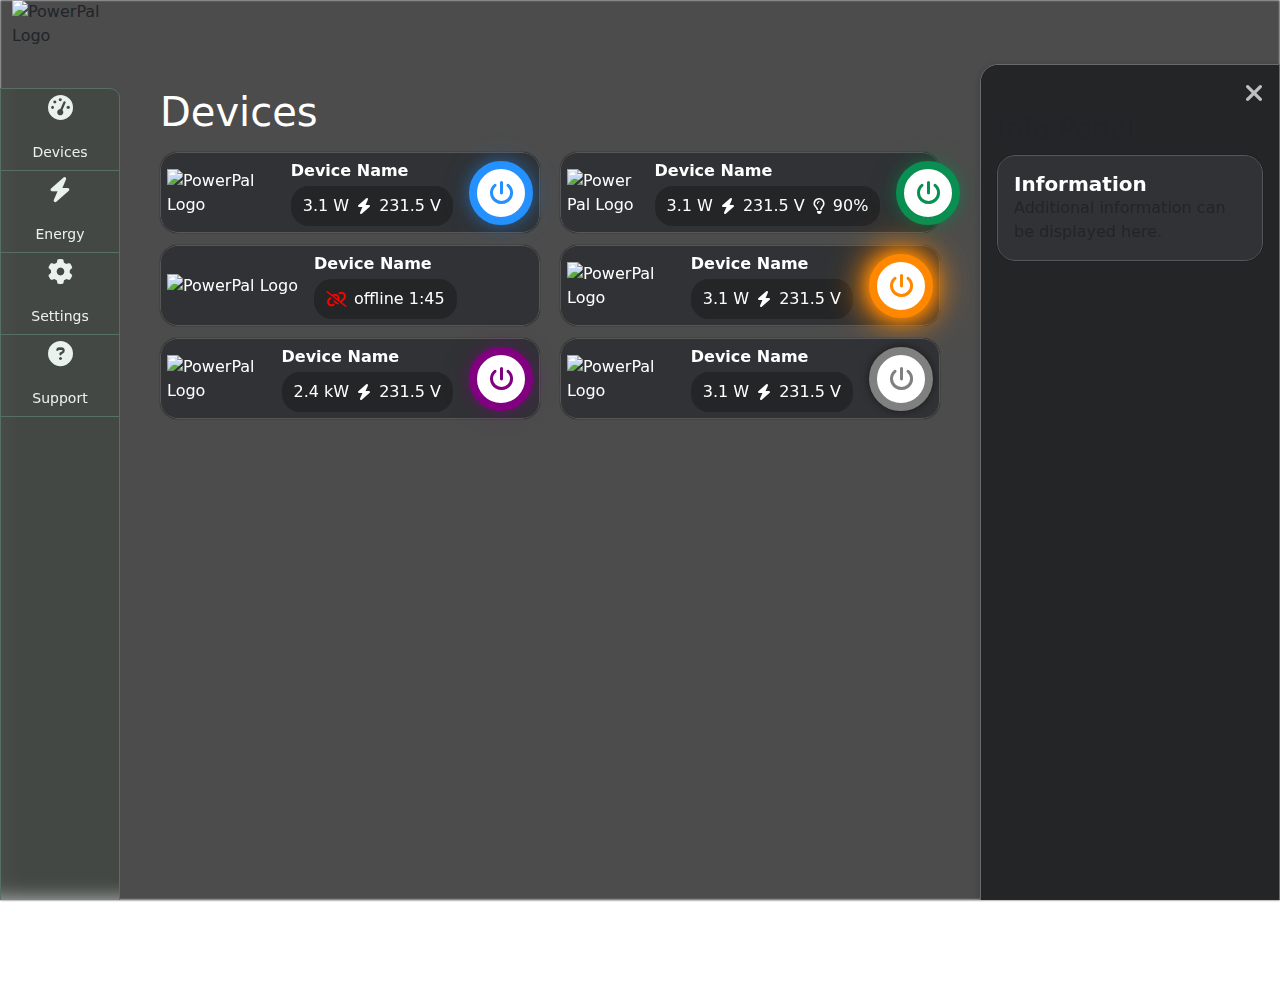
==== commit e09501cc: "state" ====
--- a/indexV2.html
+++ b/indexV2.html
@@ -595,7 +595,7 @@
                                 <div class="device-info">
                                     <span class="card-title">Device Name</span>
                                     <div class="metric">
-                                        3.1 W <i class="fa-solid fa-bolt"></i> 231.5 V
+                                        3.1 W <i class="fa-solid fa-bolt"></i> 231.5 V <i class="fa-regular fa-lightbulb"></i> 90%
                                     </div>
                                 </div>
                                 <div class="right">
@@ -747,7 +747,7 @@
                 // Check if deviceId and channel are provided
                 if (deviceId && channel) {
                     // Make an AJAX GET request to fetch device information
-                    fetch(`//127.0.0.1/ui/info.php?deviceId=${deviceId}&channel=${channel}&info=1`)
+                    fetch(`//127.0.0.1/ui/info.php?deviceId=${deviceId}&channel=${channel}`)
                         .then(response => {
                             if (!response.ok) {
                                 throw new Error('Network response was not ok');
@@ -876,6 +876,62 @@
                     }
                 });
             });
+
+            // Add polling function
+            function pollDeviceStatus() {
+                fetch('//127.0.0.1/ui/status.php')
+                    .then(response => response.json())
+                    .then(data => {
+                        // Iterate through each device card
+                        document.querySelectorAll('.device-card').forEach(card => {
+                            const deviceId = card.getAttribute('device');
+                            const channel = card.getAttribute('channel');
+                            const metricDiv = card.querySelector('.metric');
+                            const powerButton = card.querySelector('.power-button');
+
+                            // Check if we have data for this device and channel
+                            if (data[deviceId] && data[deviceId][channel]) {
+                                const deviceData = data[deviceId][channel];
+
+                                // Update power button color
+                                if (powerButton) {
+                                    // Remove all existing color classes
+                                    powerButton.classList.remove('blue-border', 'green-border', 'grey-border', 'orange-border', 'violet-border');
+                                    powerButton.querySelector('i').classList.remove('blue-icon', 'green-icon', 'grey-icon', 'orange-icon', 'violet-icon');
+                                    
+                                    // Add new color class
+                                    powerButton.classList.add(`${deviceData.color}-border`);
+                                    powerButton.querySelector('i').classList.add(`${deviceData.color}-icon`);
+                                }
+
+                                // Update metric information
+                                if (metricDiv) {
+                                    if (deviceData.offline) {
+                                        // Show offline status if it's offline
+                                        metricDiv.innerHTML = `<i class="fa-solid fa-link-slash red-icon"></i> offline ${deviceData.offline}`;
+                                    } else {
+                                        // Construct metric content
+                                        let metricContent = `${deviceData.power}W <i class="fa-solid fa-bolt"></i> ${deviceData.tension}V`;
+                                        
+                                        // Add duty information if present and greater than 0
+                                        if (deviceData.duty && deviceData.duty > 0) {
+                                            metricContent += ` <i class="fa-regular fa-lightbulb"></i> ${deviceData.duty}%`;
+                                        }
+                                        
+                                        metricDiv.innerHTML = metricContent;
+                                    }
+                                }
+                            }
+                        });
+                    })
+                    .catch(error => console.error('Error polling device status:', error));
+            }
+
+            // Poll every 2 seconds
+            setInterval(pollDeviceStatus, 2000);
+            
+            // Initial poll
+            pollDeviceStatus();
         });
     </script>
 </body>
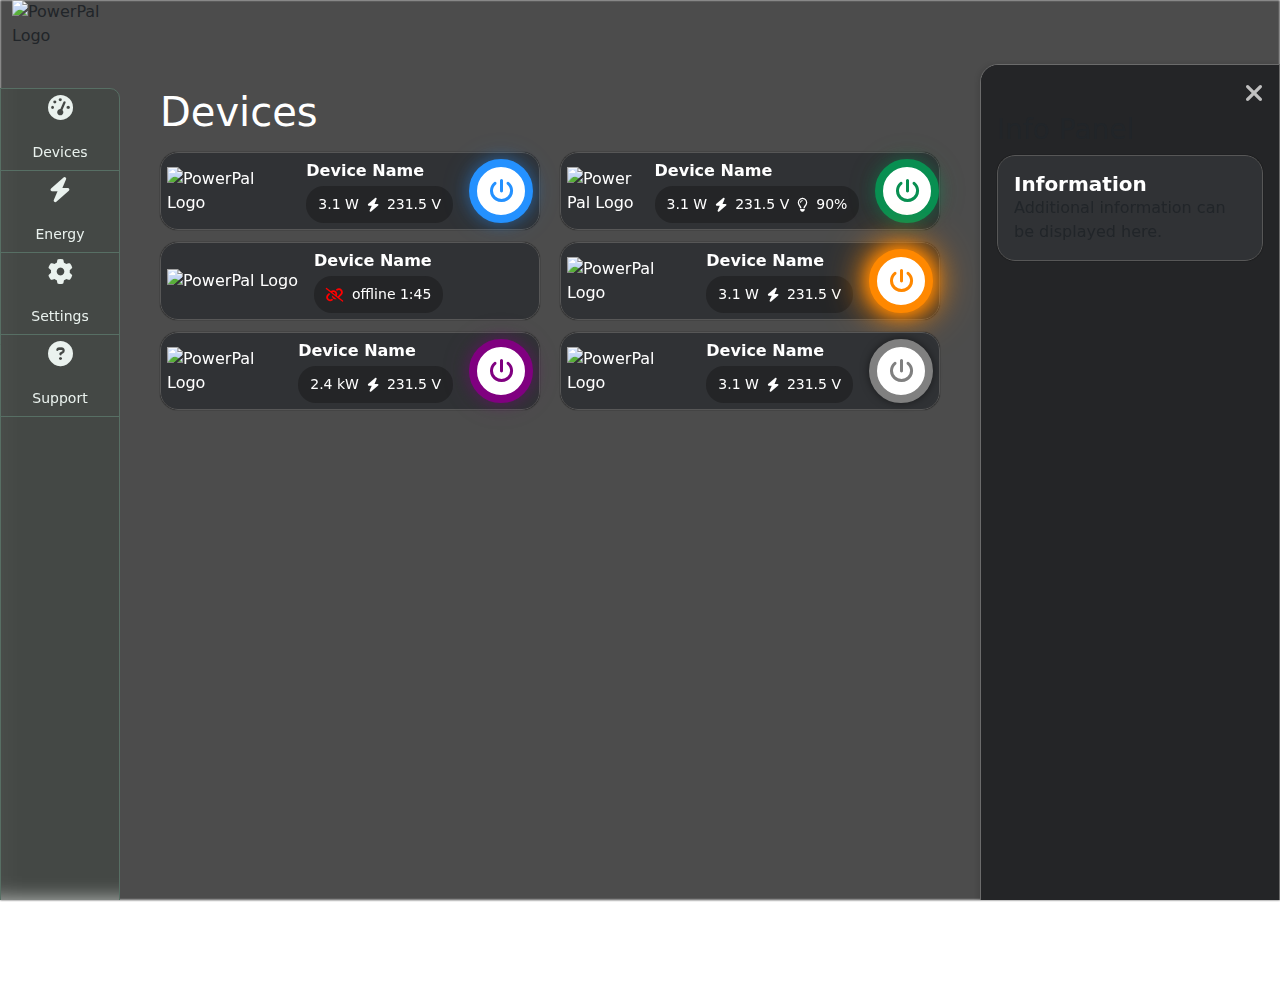
==== commit 01bac90d: "in progress" ====
--- a/indexV2.html
+++ b/indexV2.html
@@ -353,7 +353,7 @@
             gap: 8px;
             width: fit-content;
             white-space: nowrap;
-            font-size: 16px;
+            font-size: 14px;
             margin-top: -5px;
         }
 
@@ -822,7 +822,7 @@
 
             // Close panel when clicking outside (optional)
             document.addEventListener('click', function (event) {
-                const isClickInside = rightPanel.contains(event.target) || card.contains(event.target);
+                const isClickInside = rightPanel.contains(event.target) || mainContent.contains(event.target);
                 if (!isClickInside && rightPanel.classList.contains('show')) {
                     togglePanel();
                 }
@@ -911,7 +911,7 @@
                                         metricDiv.innerHTML = `<i class="fa-solid fa-link-slash red-icon"></i> offline ${deviceData.offline}`;
                                     } else {
                                         // Construct metric content
-                                        let metricContent = `${deviceData.power}W <i class="fa-solid fa-bolt"></i> ${deviceData.tension}V`;
+                                        let metricContent = `${deviceData.power}W <i class="fa-solid fa-bolt"></i> ${deviceData.voltage}V`;
                                         
                                         // Add duty information if present and greater than 0
                                         if (deviceData.duty && deviceData.duty > 0) {
